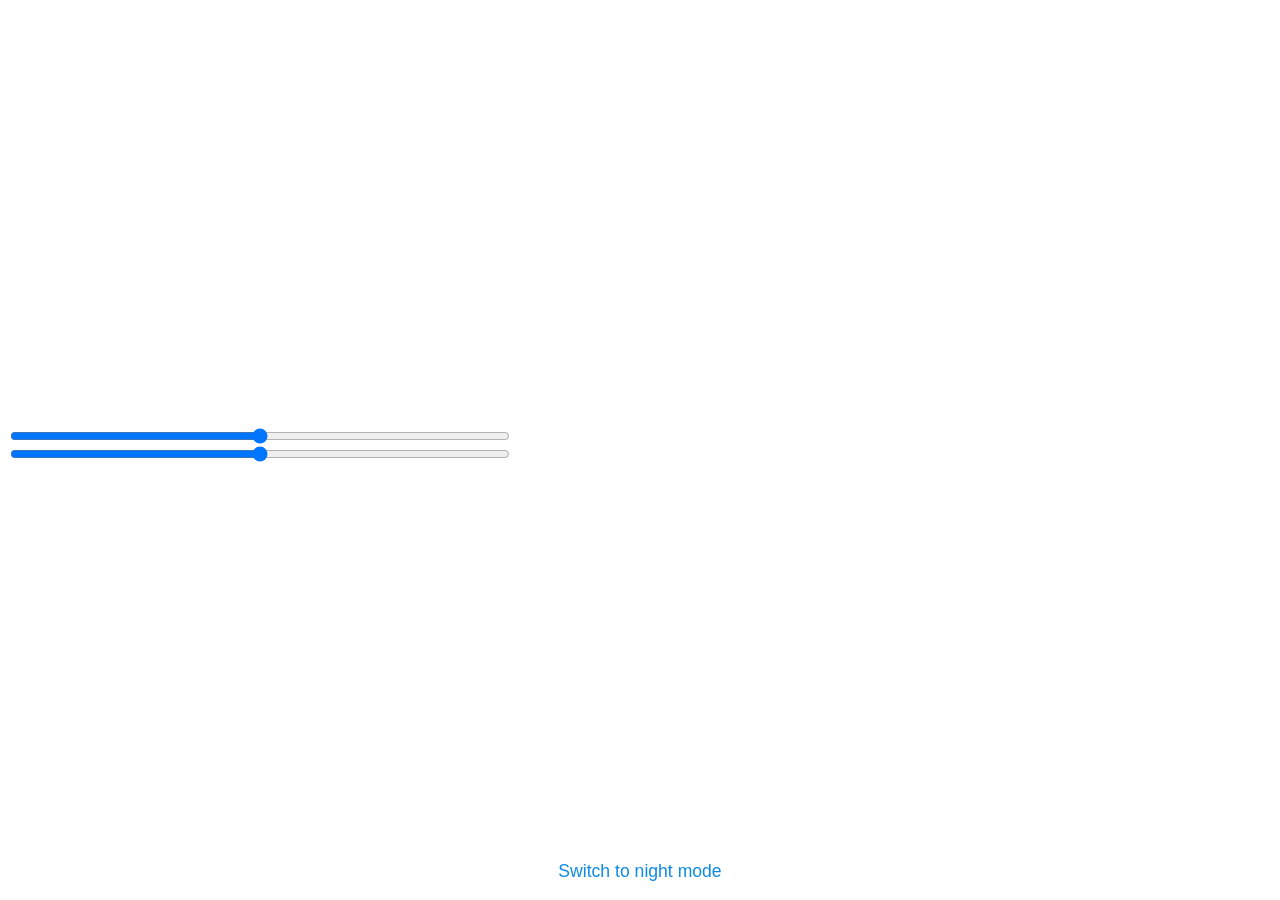
==== index.html @ 7fc66515 "Night mode" ====
<!doctype html>
<html lang="en">
<head>
    <meta charset="UTF-8">
    <title>Telegram contest</title>
    <link rel="stylesheet" href="style.css">
    <link rel="stylesheet" href="night.css">
</head>
<body>
<div id="scene">
    <div id="charts"></div>
    <div id="x-axis"></div>
    <div id="y-axis"></div>
</div>
<div id="minimap">
    <input type="range" id="start">
    <input type="range" id="end">
</div>
<div id="buttons"></div>
<a id="night-switch">Switch to night mode</a>
<a id="day-switch">Switch to day mode</a>
<script type="module" src="./src/main.js"></script>
</body>
</html>
---- style.css ----
body {
  font-family: Arial, Helvetica, sans-serif;
  color: #96a2aa;
}

#scene {
}

#charts {
  position: relative;
}

#charts canvas {
  position: absolute;
  transition: opacity 0.6s ease;
  opacity: 1;
}

#charts canvas.hidden {
  opacity: 0;
  transform: translateY(-500px);
  transition: opacity 0.5s ease, transform 0.6s linear;
}

#buttons {
  margin: 1rem 0;
}

#buttons button {
  display: inline-flex;
  align-items: center;
  background: white;
  border: thin solid #ccc;
  border-radius: 1rem;
  padding: 0.5rem;
  margin: 0 1rem 0 0;
  cursor: pointer;
}

.icon {
  display: inline-block;
  border-radius: 50%;
  border: thin solid #ccc;
  width: 1rem;
  height: 1rem;
  margin: 0 0.25rem 0 0;
}

#float {
  display: none;

  position: fixed;
  top: 400px;
  left: 20px;

  padding: 1rem;
  min-width: 4rem;

  background: white;
  border: thin solid #ccc;
  border-radius: 5px;
}

#start, #end {
  display: block;
  width: 500px;
}

#x-axis {
  display: inline-block;
  position: relative;
  height: 12px;
}

#x-axis span,
#y-axis span {
  position: absolute;
  font-size: 10px;
}

#x-axis span {
  top: 0;
}

#y-axis {
  display: inline-block;
  position: absolute;
  z-index: -1;
  top: 0;
  left: 0;
  width: 600px;
}

#y-axis span {
  left: 0;
  width: 100%;
  border-bottom: 2px solid #f2f4f5;
}

#buttons button {
  border: 2px solid #e6ecf0;
  background-color: transparent;
}

#buttons button span {
  border-radius: 50%;
  width: 1em;
  height: 1em;
}

#buttons button.inactive span {
  opacity: 0;
}

#night-switch,
#day-switch {
  position: fixed;
  bottom: 1em;
  left: 50%;
  margin-left: -15em;
  width: 30em;
  display: block;
  cursor: pointer;
  font-size: 110%;
  text-align: center;
}

#night-switch {
  color: #108be3;
}

#day-switch {
  color: #36a8f1;
}
---- night.css ----
body.night {
  background: #242f3e;
  color: #546778;
}

.night #y-axis span {
  border-bottom: thin solid #293544;
}

.night #buttons button {
  border-color: #344658;
}

body.night #night-switch {
  display: none;
}

body:not(.night) #day-switch {
  display: none;
}
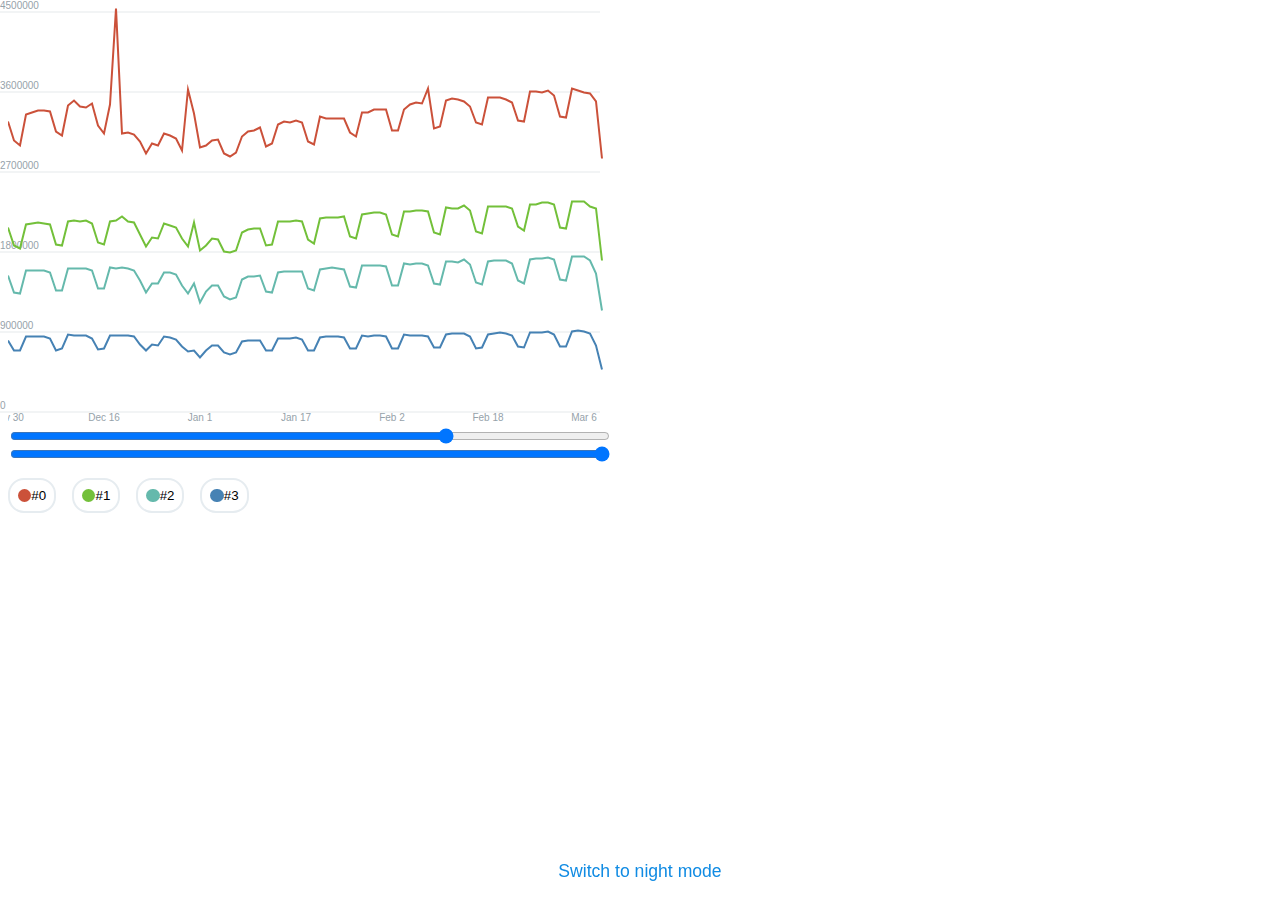
==== commit 2e40ab8b: "Mark" ====
--- a/index.html
+++ b/index.html
@@ -8,6 +8,7 @@
 </head>
 <body>
 <div id="scene">
+    <div id="mark"></div>
     <div id="charts"></div>
     <div id="x-axis"></div>
     <div id="y-axis"></div>
--- a/style.css
+++ b/style.css
@@ -20,6 +20,15 @@
   opacity: 0;
   transform: translateY(-500px);
   transition: opacity 0.5s ease, transform 0.6s linear;
+}
+
+#mark {
+  position: relative;
+}
+
+#mark canvas {
+  position: absolute;
+  z-index: 1;
 }
 
 #buttons {
@@ -63,13 +72,19 @@
 
 #start, #end {
   display: block;
-  width: 500px;
+  width: 600px;
 }
 
 #x-axis {
   display: inline-block;
   position: relative;
-  height: 12px;
+  z-index: -1;
+  height: 10px;
+  overflow: hidden;
+}
+
+#x-axis .wrapper {
+  position: absolute;
 }
 
 #x-axis span,
@@ -79,7 +94,9 @@
 }
 
 #x-axis span {
-  top: 0;
+  width: 50px;
+  margin-left: -25px;
+  text-align: center;
 }
 
 #y-axis {
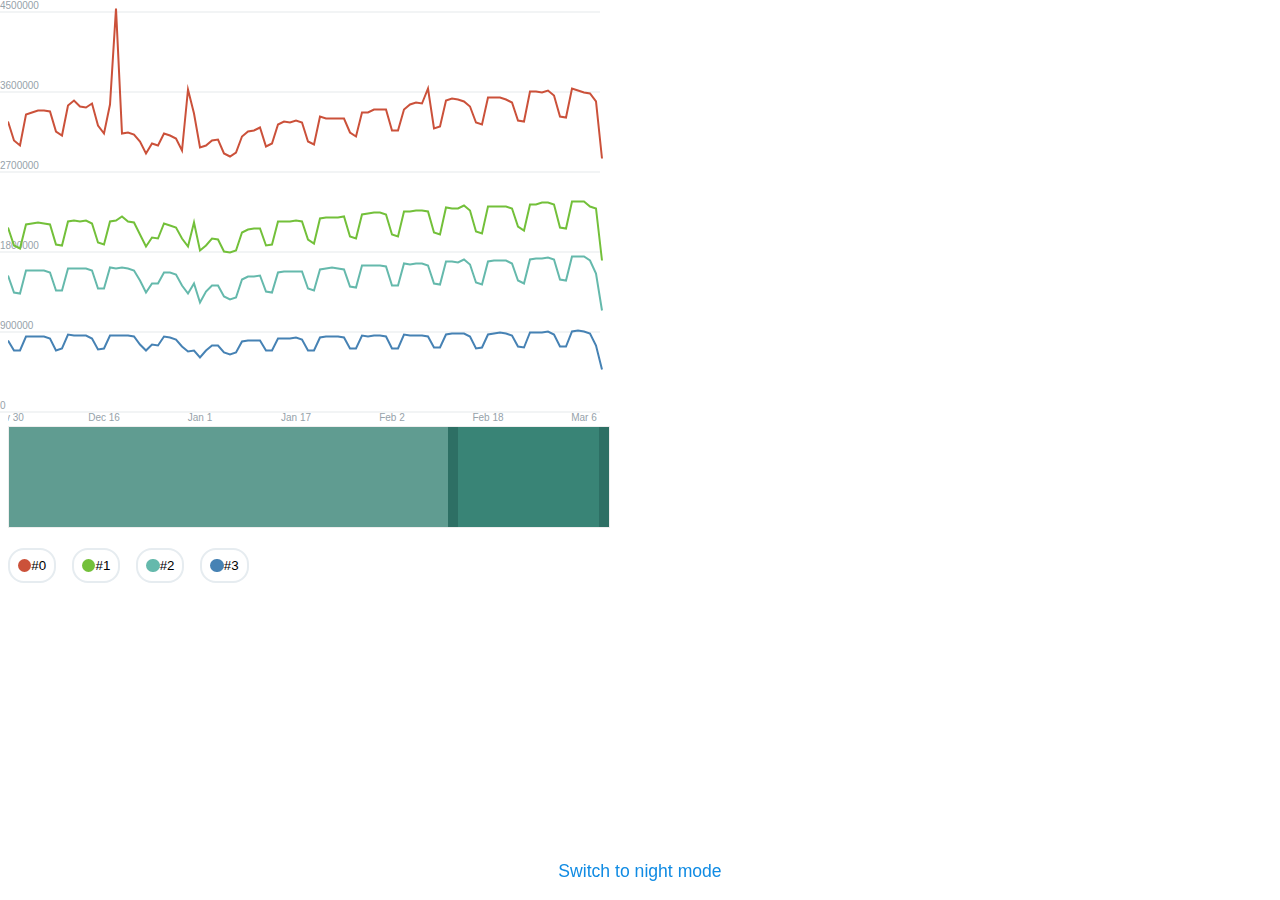
==== commit 8bbd677e: "Better handlers for minimap" ====
--- a/index.html
+++ b/index.html
@@ -8,14 +8,22 @@
 </head>
 <body>
 <div id="scene">
+    <div id="float"></div>
     <div id="mark"></div>
     <div id="charts"></div>
     <div id="x-axis"></div>
     <div id="y-axis"></div>
 </div>
 <div id="minimap">
-    <input type="range" id="start">
-    <input type="range" id="end">
+    <div id="gates">
+        <div id="left">
+            <div id="left-handle"></div>
+        </div>
+        <div id="clear"></div>
+        <div id="right">
+            <div id="right-handle"></div>
+        </div>
+    </div>
 </div>
 <div id="buttons"></div>
 <a id="night-switch">Switch to night mode</a>
--- a/style.css
+++ b/style.css
@@ -56,11 +56,10 @@
 }
 
 #float {
-  display: none;
-
   position: fixed;
-  top: 400px;
-  left: 20px;
+  z-index: 2;
+  top: 0;
+  left: 0;
 
   padding: 1rem;
   min-width: 4rem;
@@ -68,6 +67,9 @@
   background: white;
   border: thin solid #ccc;
   border-radius: 5px;
+  opacity: 0;
+
+  transition: transform 0.2s ease;
 }
 
 #start, #end {
@@ -148,4 +150,39 @@
 
 #day-switch {
   color: #36a8f1;
+}
+
+#gates {
+  position: relative;
+  display: inline-block;
+  height: 100px;
+
+  background: #398476;
+  border: thin solid #eee;
+  overflow: hidden;
+}
+
+#left, #right {
+  position: absolute;
+  display: inline-block;
+  width: 100%;
+  height: 100%;
+  background: rgba(255, 255, 255, 0.2);
+}
+
+#left-handle, #right-handle {
+  position: absolute;
+  display: inline-block;
+  height: 100%;
+  background: rgba(0, 30, 30, 0.2);
+  cursor: pointer;
+  z-index: 1;
+}
+
+#clear {
+  position: absolute;
+  width: 100%;
+  height: 100%;
+  cursor: pointer;
+  z-index: 0;
 }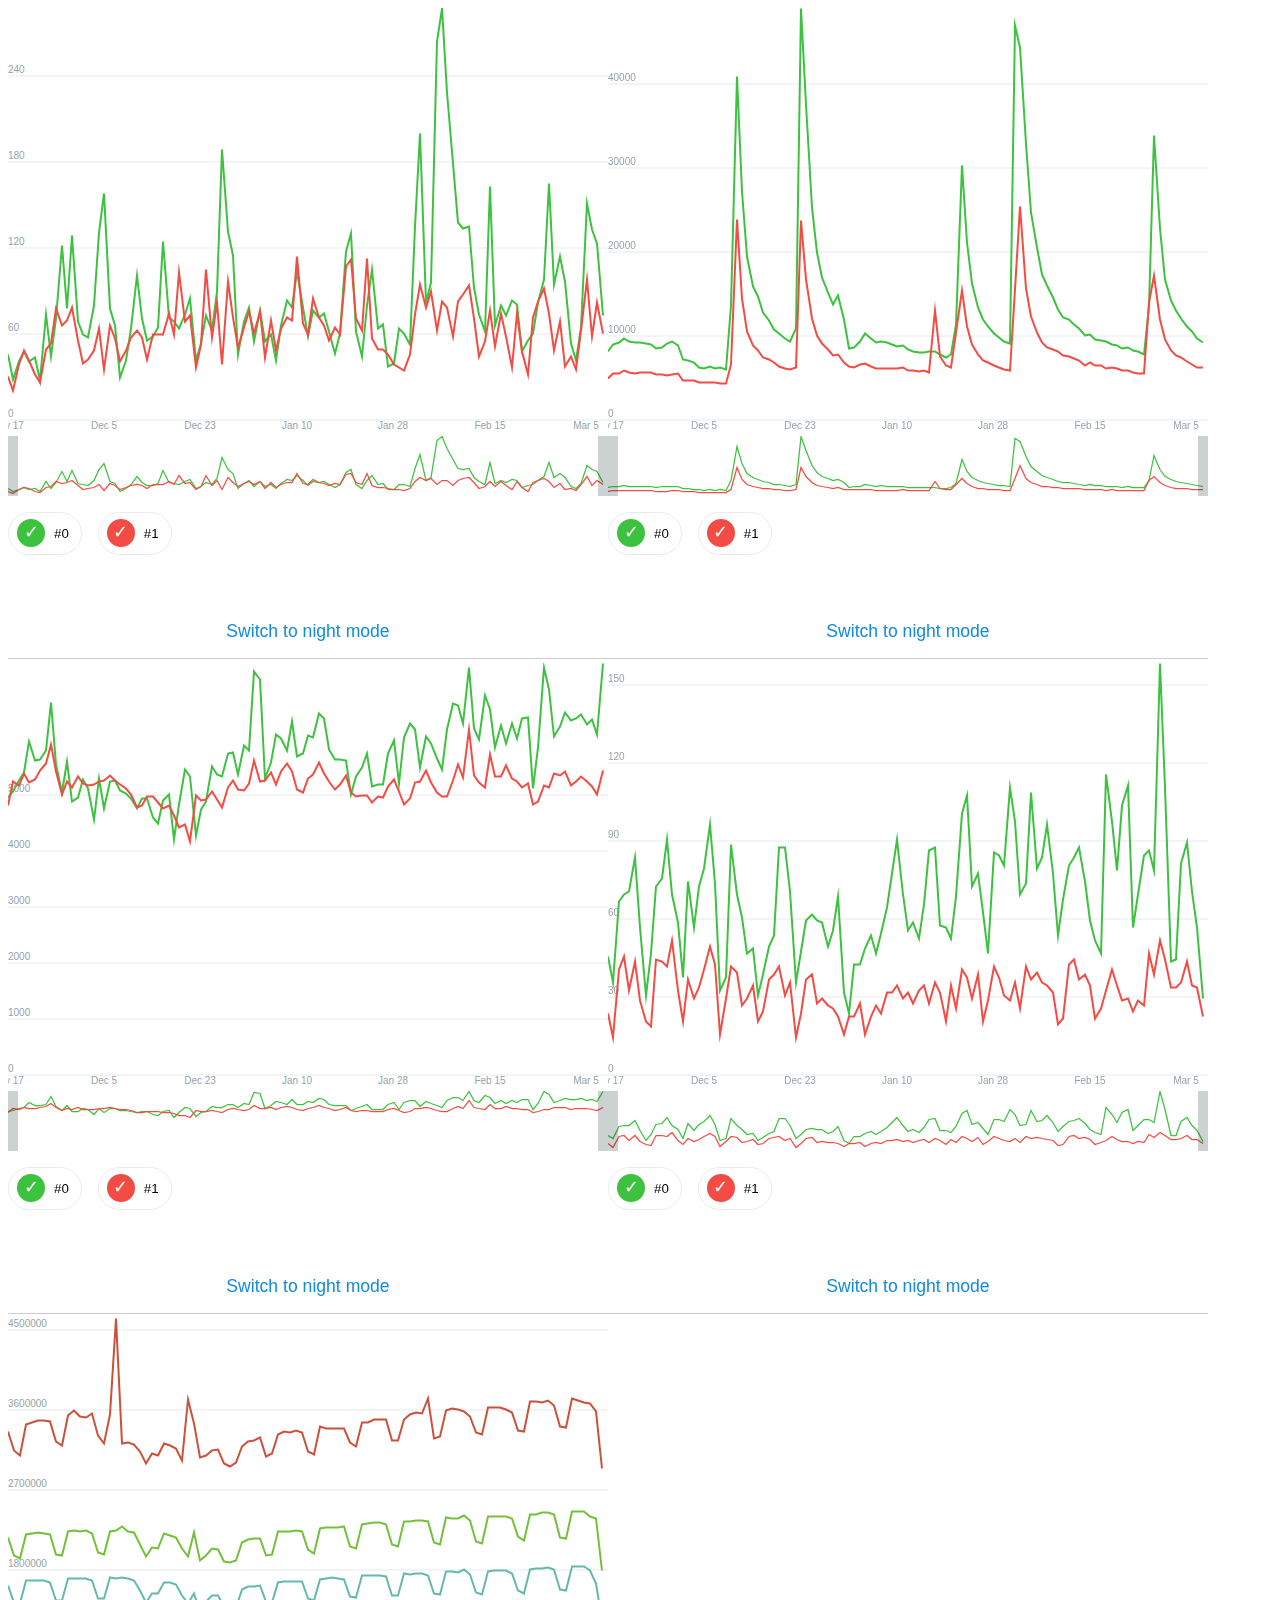
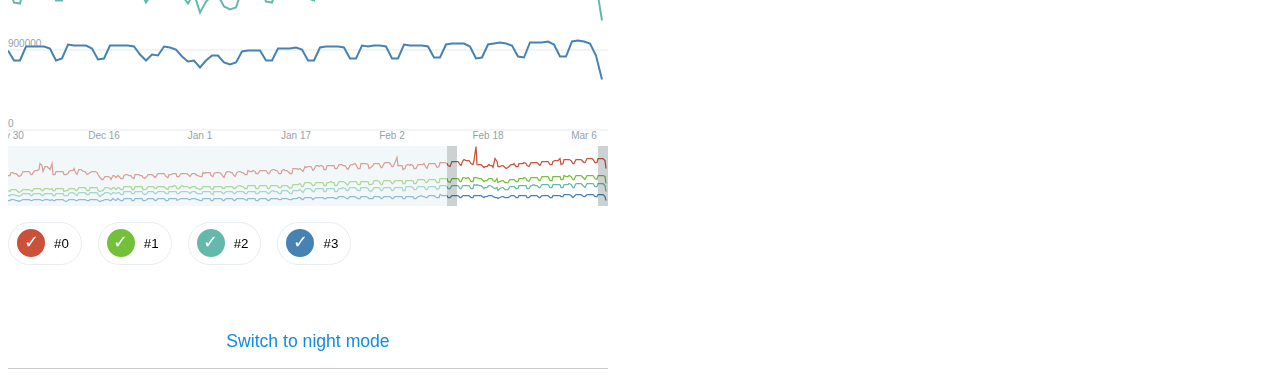
==== commit 79ecd357: "Multiple apps page" ====
--- a/index.html
+++ b/index.html
@@ -2,32 +2,37 @@
 <html lang="en">
 <head>
     <meta charset="UTF-8">
+    <meta name="viewport"
+          content="width=device-width, user-scalable=no, initial-scale=1.0, maximum-scale=1.0, minimum-scale=1.0">
+    <meta http-equiv="X-UA-Compatible" content="ie=edge">
     <title>Telegram contest</title>
-    <link rel="stylesheet" href="style.css">
-    <link rel="stylesheet" href="night.css">
+    <style>
+        iframe {
+            border: none;
+            border-bottom: thin solid #cccccc;
+            width: 600px;
+            height: 650px;
+        }
+    </style>
 </head>
 <body>
-<div id="scene">
-    <div id="float"></div>
-    <div id="mark"></div>
-    <div id="charts"></div>
-    <div id="x-axis"></div>
-    <div id="y-axis"></div>
-</div>
-<div id="minimap">
-    <div id="gates">
-        <div id="left">
-            <div id="left-handle"></div>
-        </div>
-        <div id="clear"></div>
-        <div id="right">
-            <div id="right-handle"></div>
-        </div>
-    </div>
-</div>
-<div id="buttons"></div>
-<a id="night-switch">Switch to night mode</a>
-<a id="day-switch">Switch to day mode</a>
-<script type="module" src="./src/main.js"></script>
+
+<script>
+    console.log('==========================================================');
+    console.log('Greeting to Telegram team!');
+    console.log('Thanks for the opportunity to exercise my coding skills ');
+    console.log('and try some new technologies.');
+    console.log('This app isn`t perfect, but making it was fun anyway.');
+    console.log('');
+    console.log('Best wishes, @antonru');
+    console.log('==========================================================');
+
+    for (let i = 0; i < 5; i++) {
+        let iframe = document.createElement('iframe');
+        iframe.src = 'app.html?id=' + i;
+        document.body.appendChild(iframe);
+        console.log(iframe.src);
+    }
+</script>
 </body>
 </html>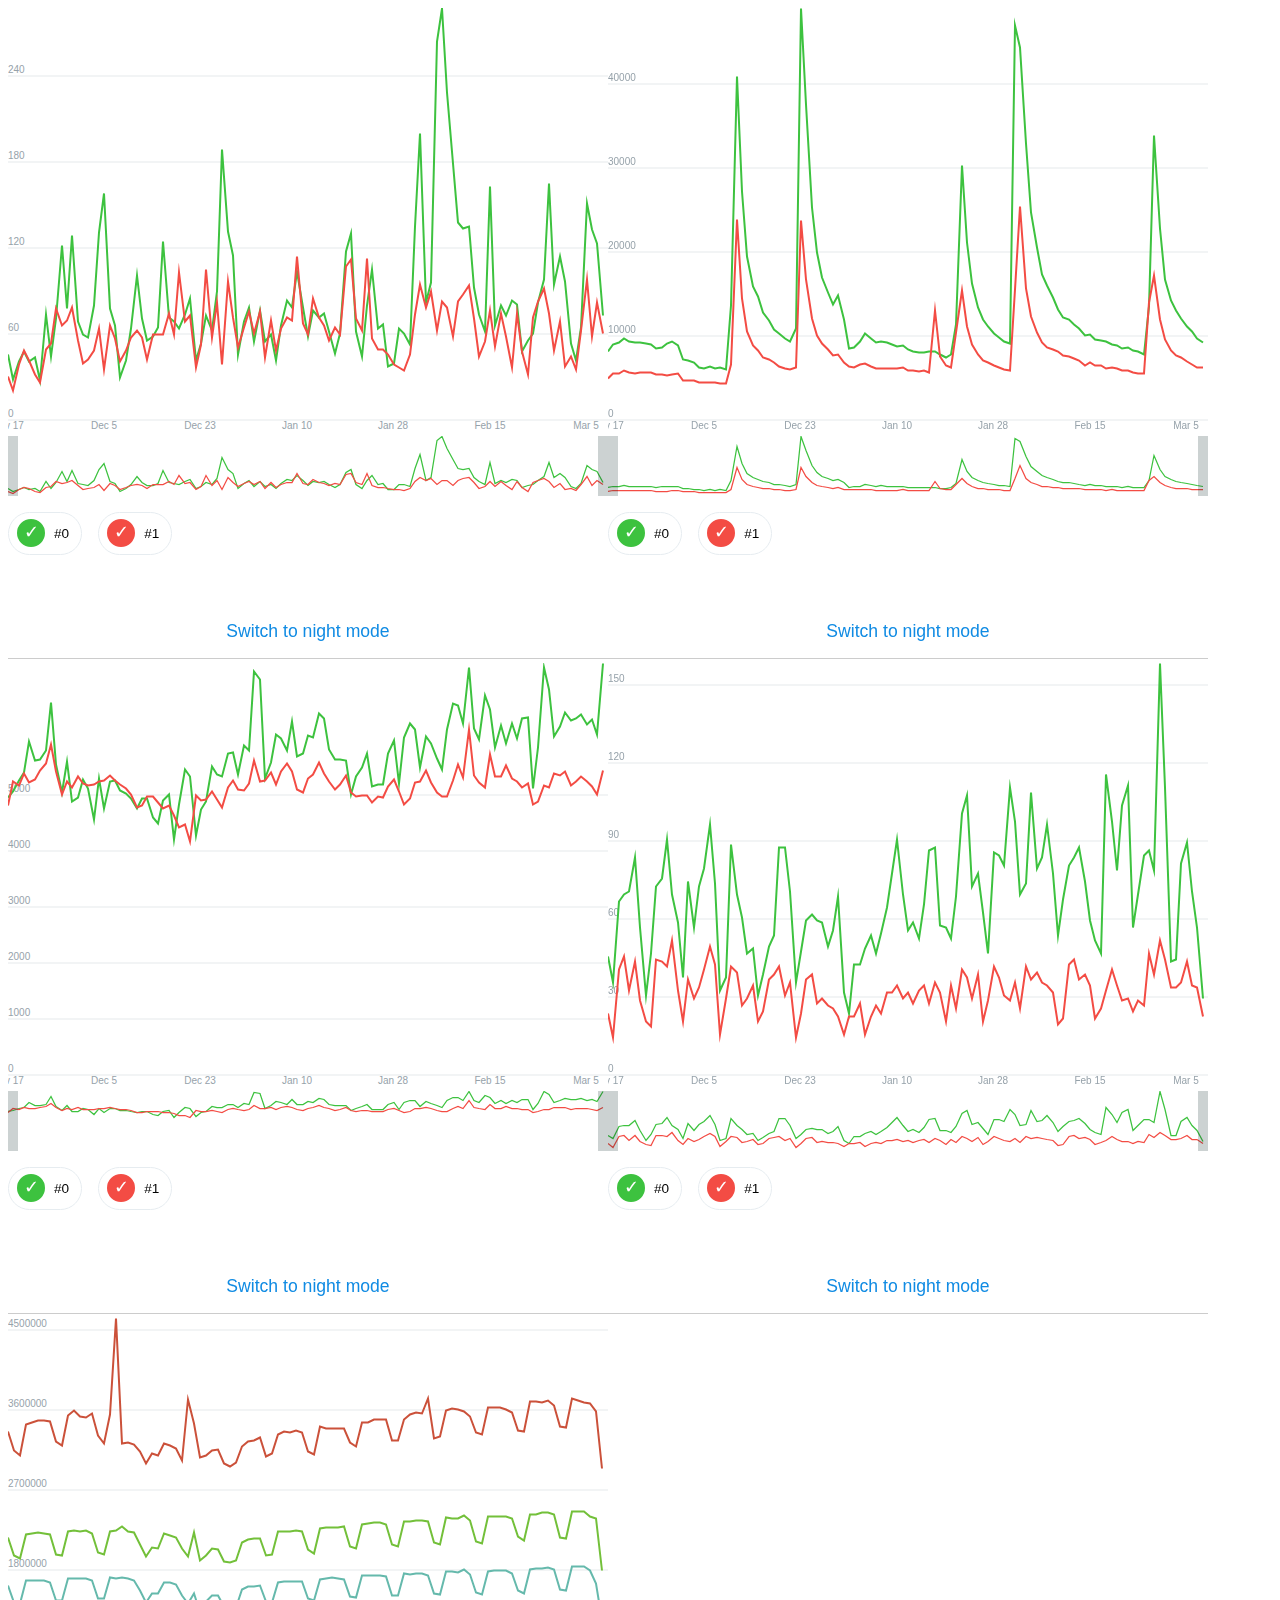
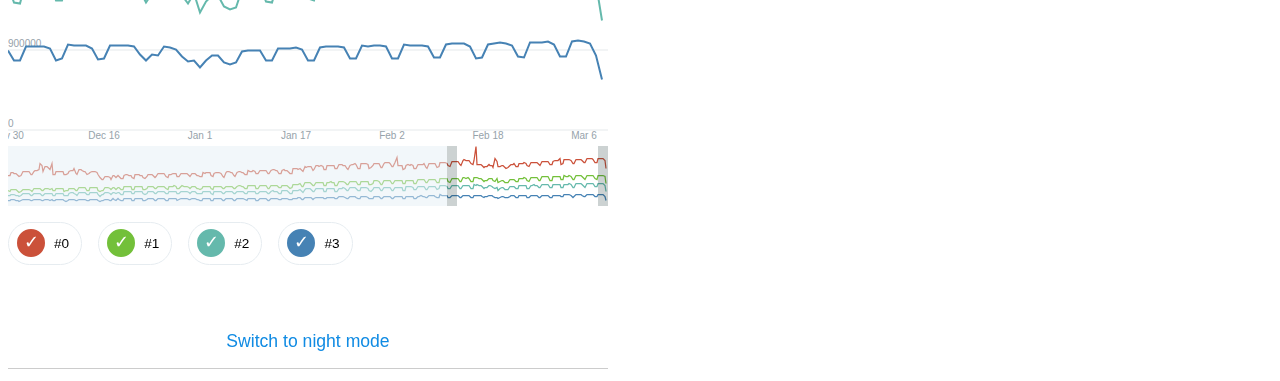
==== commit 1ade5478: "Small fixes" ====
--- a/index.html
+++ b/index.html
@@ -19,7 +19,7 @@
 
 <script>
     console.log('==========================================================');
-    console.log('Greeting to Telegram team!');
+    console.log('Greetings to Telegram team!');
     console.log('Thanks for the opportunity to exercise my coding skills ');
     console.log('and try some new technologies.');
     console.log('This app isn`t perfect, but making it was fun anyway.');
@@ -31,7 +31,6 @@
         let iframe = document.createElement('iframe');
         iframe.src = 'app.html?id=' + i;
         document.body.appendChild(iframe);
-        console.log(iframe.src);
     }
 </script>
 </body>
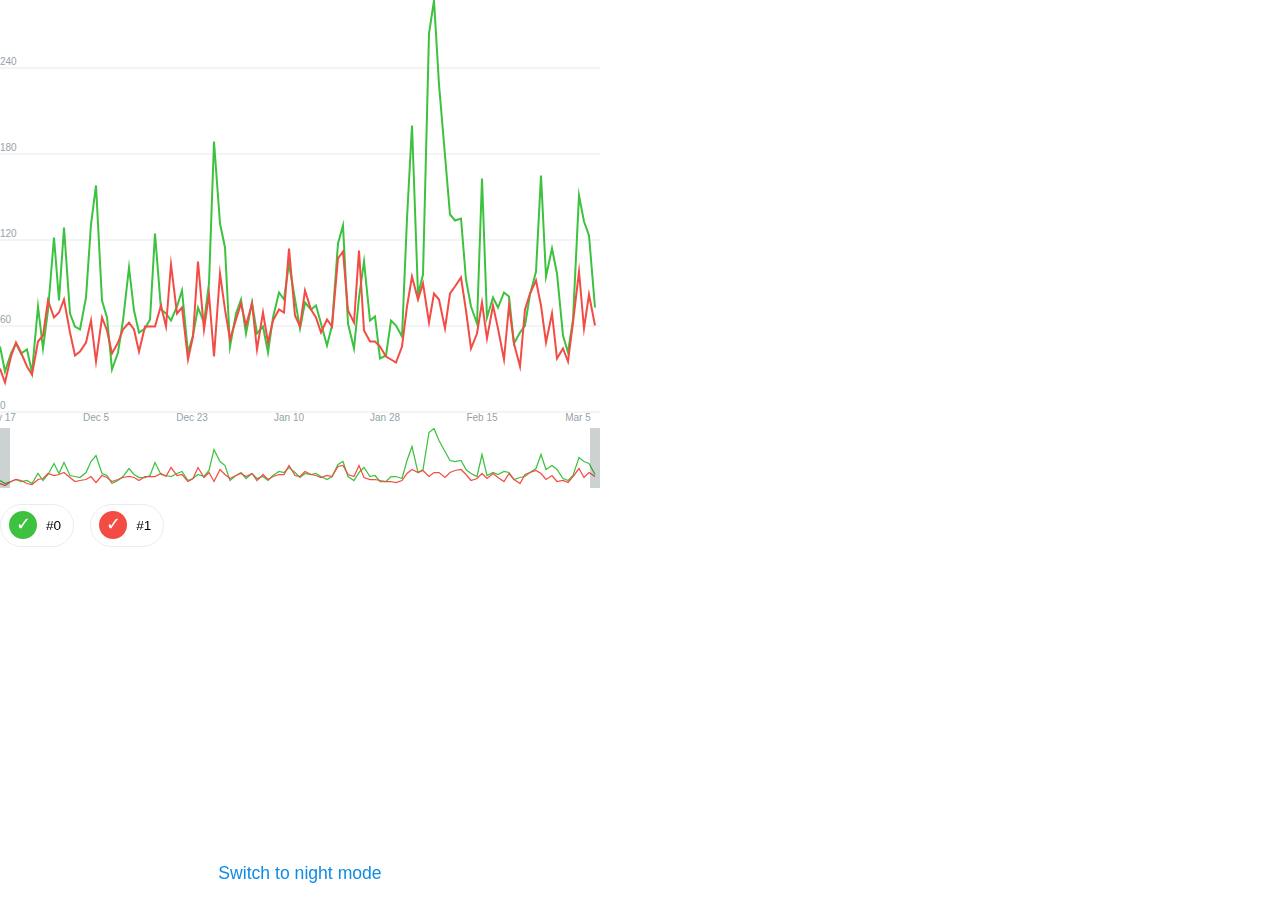
==== commit 88b30dbf: "Remove unnecessary stuff" ====
--- a/index.html
+++ b/index.html
@@ -2,36 +2,32 @@
 <html lang="en">
 <head>
     <meta charset="UTF-8">
-    <meta name="viewport"
-          content="width=device-width, user-scalable=no, initial-scale=1.0, maximum-scale=1.0, minimum-scale=1.0">
-    <meta http-equiv="X-UA-Compatible" content="ie=edge">
     <title>Telegram contest</title>
-    <style>
-        iframe {
-            border: none;
-            border-bottom: thin solid #cccccc;
-            width: 600px;
-            height: 650px;
-        }
-    </style>
+    <link rel="stylesheet" href="style.css">
+    <link rel="stylesheet" href="night.css">
 </head>
 <body>
-
-<script>
-    console.log('==========================================================');
-    console.log('Greetings to Telegram team!');
-    console.log('Thanks for the opportunity to exercise my coding skills ');
-    console.log('and try some new technologies.');
-    console.log('This app isn`t perfect, but making it was fun anyway.');
-    console.log('');
-    console.log('Best wishes, @antonru');
-    console.log('==========================================================');
-
-    for (let i = 0; i < 5; i++) {
-        let iframe = document.createElement('iframe');
-        iframe.src = 'app.html?id=' + i;
-        document.body.appendChild(iframe);
-    }
-</script>
+<div id="scene">
+    <div id="float"></div>
+    <div id="mark"></div>
+    <div id="charts"></div>
+    <div id="x-axis"></div>
+    <div id="y-axis"></div>
+</div>
+<div id="minimap">
+    <div id="slider">
+        <div id="left">
+            <div id="left-handle"></div>
+        </div>
+        <div id="clear"></div>
+        <div id="right">
+            <div id="right-handle"></div>
+        </div>
+    </div>
+</div>
+<div id="buttons"></div>
+<a id="night-switch">Switch to night mode</a>
+<a id="day-switch">Switch to day mode</a>
+<script type="module" src="./src/main.js"></script>
 </body>
 </html>--- a/style.css
+++ b/style.css
@@ -0,0 +1,244 @@
+html {
+  margin: 0;
+  padding: 0;
+  height: 100%;
+}
+
+body {
+  margin: 0;
+  padding: 0;
+  font-family: Arial, Helvetica, sans-serif;
+  color: #96a2aa;
+  width: 600px;
+  display: flex;
+  flex-direction: column;
+  height: 100%;
+
+  transition: background-color 0.4s ease;
+}
+
+button {
+  font-family: Arial, Helvetica, sans-serif;
+  font-size: 0.85rem;
+}
+
+#scene {
+  position: relative;
+  padding: 0 0 10px 0;
+}
+
+#charts {
+  position: relative;
+}
+
+canvas.line {
+  position: absolute;
+  transition: opacity 0.6s ease;
+  opacity: 1;
+}
+
+canvas.line.hidden {
+  opacity: 0;
+  transform: translateY(-100%);
+  transition: opacity 0.5s ease, transform 0.6s linear;
+}
+
+#mark {
+  position: relative;
+}
+
+#mark canvas {
+  position: absolute;
+  z-index: 1;
+}
+
+#buttons {
+  margin: 1rem 0;
+}
+
+#buttons button {
+  display: inline-flex;
+  align-items: center;
+  background: white;
+  border: thin solid #ccc;
+  border-radius: 1rem;
+  padding: 0.5rem;
+  margin: 0 1rem 0 0;
+  cursor: pointer;
+}
+
+.icon {
+  display: inline-block;
+  border-radius: 50%;
+  border: thin solid #ccc;
+  width: 1rem;
+  height: 1rem;
+  margin: 0 0.25rem 0 0;
+}
+
+#float {
+  position: fixed;
+  z-index: 2;
+  top: 12px;
+  left: 0;
+  color: #333;
+
+  font-size: 14px;
+
+  padding: 6px 12px;
+
+  background: white;
+  border: thin solid #eee;
+  box-shadow: 0 1px 1px rgba(0, 0, 0, 0.15);
+  border-radius: 5px;
+  opacity: 0;
+
+  transition: left 0.1s linear, background-color 0.4s ease;
+}
+
+#float .date {
+  font-weight: bold;
+  display: block;
+  margin-bottom: 7px;
+}
+
+#float .chart {
+  display: inline-block;
+  min-width: 2rem;
+}
+
+#float .value {
+  font-weight: bold;
+}
+
+#float .title {
+  font-size: 85%;
+}
+
+#start, #end {
+  display: block;
+  width: 600px;
+}
+
+#x-axis {
+  display: inline-block;
+  position: relative;
+  z-index: -1;
+  height: 12px;
+  top: 10px;
+  overflow: hidden;
+}
+
+#x-axis .wrapper {
+  position: absolute;
+}
+
+#x-axis span,
+#y-axis span {
+  position: absolute;
+  font-size: 10px;
+  transition: .3s ease;
+}
+
+#x-axis span {
+  width: 50px;
+  margin-left: -25px;
+  text-align: center;
+}
+
+#y-axis {
+  display: inline-block;
+  position: absolute;
+  z-index: -1;
+  top: 0;
+  left: 0;
+  width: 600px;
+}
+
+#y-axis span {
+  left: 0;
+  width: 100%;
+  border-bottom: 2px solid #f2f4f5;
+}
+
+#buttons button {
+  border: 1.5px solid #e6ecf0;
+  padding: 6px 12px 7px 8px;
+  border-radius: 30px;
+  background-color: transparent;
+}
+
+#buttons button span {
+  width: 24px;
+  height: 24px;
+  margin: 0 0.5em 0 0;
+
+  color: white;
+  font-size: 18px;
+
+  border: 2px solid;
+  border-radius: 50%;
+  transition: 0.2s linear;
+}
+
+#buttons button.inactive span {
+  background-color: transparent !important;
+}
+
+#night-switch,
+#day-switch {
+  margin: auto 1rem 1rem 1rem;
+  cursor: pointer;
+  font-size: 110%;
+  text-align: center;
+}
+
+#night-switch {
+  color: #108be3;
+}
+
+#day-switch {
+  color: #36a8f1;
+}
+
+#slider {
+  position: absolute;
+  z-index: 1;
+  display: inline-block;
+
+  overflow: hidden;
+}
+
+#left, #right {
+  position: absolute;
+  display: inline-block;
+  width: 100%;
+  height: 100%;
+  background: rgba(229, 239, 246, 0.5);
+}
+
+#left-handle, #right-handle {
+  position: absolute;
+  display: inline-block;
+  height: 100%;
+  background: rgba(0, 30, 30, 0.2);
+  cursor: pointer;
+  z-index: 1;
+}
+
+#clear {
+  position: absolute;
+  width: 100%;
+  height: 100%;
+  cursor: pointer;
+  z-index: 0;
+}
+
+#minimap {
+  position: relative;
+}
+
+#minimap canvas {
+  position: absolute;
+  z-index: -1;
+}--- a/night.css
+++ b/night.css
@@ -0,0 +1,38 @@
+body.night {
+  background: #242f3e;
+  color: #546778;
+}
+
+.night #y-axis span {
+  border-bottom: thin solid #293544;
+}
+
+.night #buttons button {
+  border-color: #344658;
+}
+
+.night #left, .night #right {
+  background: rgba(0, 0, 0, 0.5);
+}
+
+.night #left-handle, .night #right-handle {
+  background: rgba(255, 255, 255, 0.2);
+}
+
+.night #float {
+  background: #253241;
+  color: white;
+  border-color: #253241;
+}
+
+.night button {
+  color: #999;
+}
+
+body.night #night-switch {
+  display: none;
+}
+
+body:not(.night) #day-switch {
+  display: none;
+}